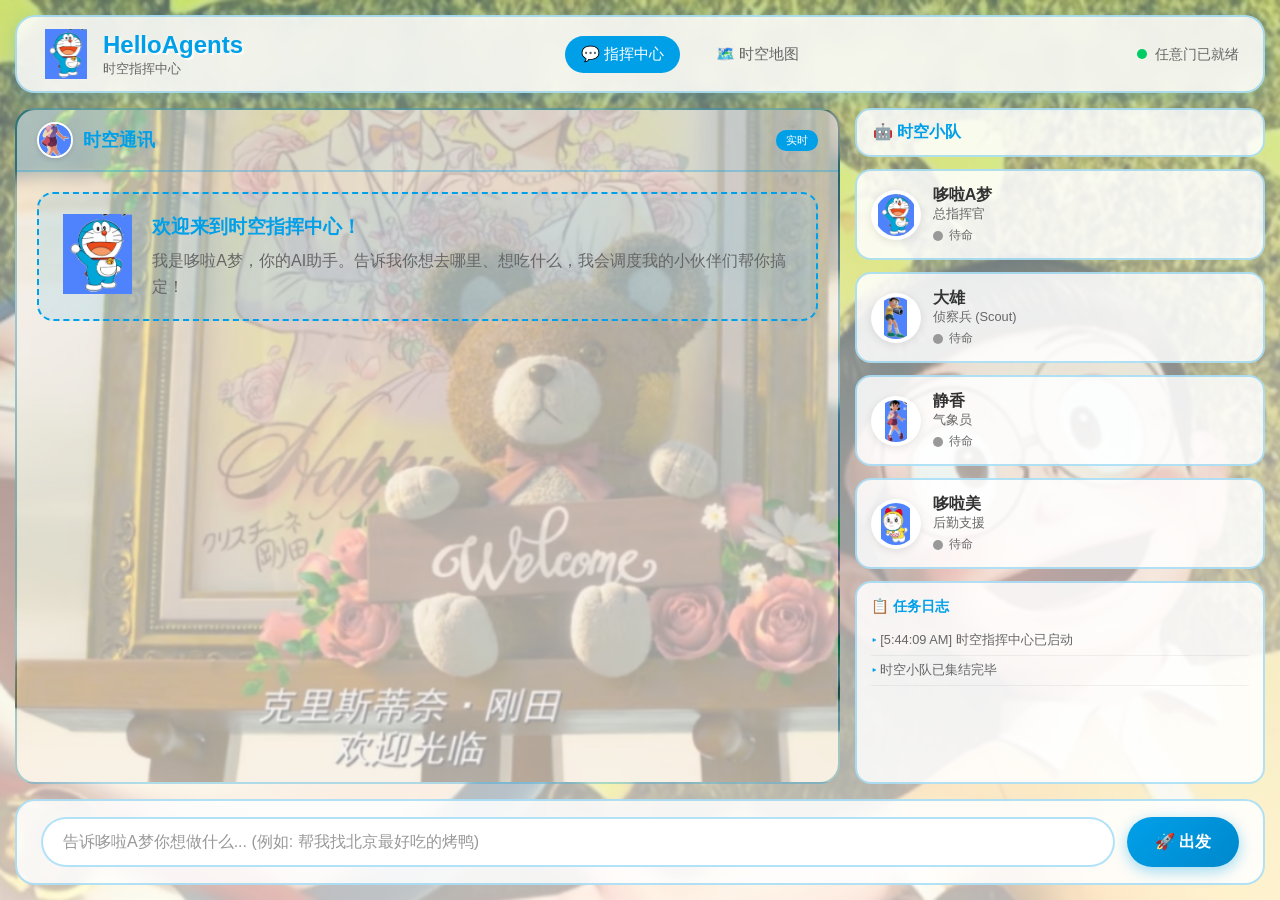
==== src/phase7/index.html @ 3aeeefc2 "feat(phase7): Complete frontend visualization with Doraemon theme, chat avatars, map integration, an" ====
<!DOCTYPE html>
<html lang="zh-CN">

<head>
    <meta charset="UTF-8">
    <meta name="viewport" content="width=device-width, initial-scale=1.0">
    <title>🚀 HelloAgents - 哆啦A梦时空指挥中心</title>
    <link rel="stylesheet" href="doraemon.css">
</head>

<body>
    <!-- 背景层 -->
    <div class="bg-layer">
        <div class="bg-image"></div>
        <div class="bg-overlay"></div>
    </div>

    <!-- 主容器 -->
    <div class="container">
        <!-- 顶部导航栏 -->
        <header class="top-bar">
            <div class="logo">
                <img src="assets/doraemon.png" alt="Doraemon" class="logo-icon">
                <div class="logo-text">
                    <h1>HelloAgents</h1>
                    <span class="subtitle">时空指挥中心</span>
                </div>
            </div>
            <nav class="nav-links">
                <a href="index.html" class="active">💬 指挥中心</a>
                <a href="map.html">🗺️ 时空地图</a>
            </nav>
            <div class="status-indicator">
                <span class="status-dot online"></span>
                <span>任意门已就绪</span>
            </div>
        </header>

        <!-- 主内容区 -->
        <main class="main-content">
            <!-- 左侧: 对话区 -->
            <section class="chat-section">
                <div class="chat-header">
                    <div class="chat-header-left">
                        <img src="assets/shizuka.png" alt="Shizuka" class="chat-header-avatar">
                        <h2>时空通讯</h2>
                    </div>
                    <span class="badge">实时</span>
                </div>
                <div class="chat-messages" id="chatMessages">
                    <!-- 欢迎消息 -->
                    <div class="welcome-box">
                        <img src="assets/doraemon.png" alt="Doraemon" class="welcome-avatar">
                        <div class="welcome-content">
                            <h3>欢迎来到时空指挥中心！</h3>
                            <p>我是哆啦A梦，你的AI助手。告诉我你想去哪里、想吃什么，我会调度我的小伙伴们帮你搞定！</p>
                        </div>
                    </div>
                </div>
            </section>

            <!-- 右侧: Agent 面板 -->
            <aside class="agent-panel">
                <div class="panel-header">
                    <h2>🤖 时空小队</h2>
                </div>

                <!-- 哆啦A梦 - 总指挥 -->
                <div class="agent-card" id="agent-concierge" data-agent="concierge">
                    <img src="assets/doraemon.png" alt="Doraemon" class="agent-avatar">
                    <div class="agent-info">
                        <h3>哆啦A梦</h3>
                        <p class="agent-role">总指挥官</p>
                        <div class="agent-status">
                            <span class="status-dot idle"></span>
                            <span class="status-text">待命</span>
                        </div>
                    </div>
                </div>

                <!-- 大雄 - 侦察兵 (Scout) -->
                <div class="agent-card" id="agent-scout" data-agent="scout">
                    <img src="assets/nobita.png" alt="Nobita" class="agent-avatar">
                    <div class="agent-info">
                        <h3>大雄</h3>
                        <p class="agent-role">侦察兵 (Scout)</p>
                        <div class="agent-status">
                            <span class="status-dot idle"></span>
                            <span class="status-text">待命</span>
                        </div>
                    </div>
                </div>

                <!-- 静香 - 气象员 -->
                <div class="agent-card" id="agent-meteorologist" data-agent="meteorologist">
                    <img src="assets/shizuka.png" alt="Shizuka" class="agent-avatar">
                    <div class="agent-info">
                        <h3>静香</h3>
                        <p class="agent-role">气象员</p>
                        <div class="agent-status">
                            <span class="status-dot idle"></span>
                            <span class="status-text">待命</span>
                        </div>
                    </div>
                </div>

                <!-- 哆啦美 - 后勤 -->
                <div class="agent-card" id="agent-support" data-agent="support">
                    <img src="assets/dorami.png" alt="Dorami" class="agent-avatar">
                    <div class="agent-info">
                        <h3>哆啦美</h3>
                        <p class="agent-role">后勤支援</p>
                        <div class="agent-status">
                            <span class="status-dot idle"></span>
                            <span class="status-text">待命</span>
                        </div>
                    </div>
                </div>

                <!-- 任务日志 -->
                <div class="task-log">
                    <h3>📋 任务日志</h3>
                    <ul id="taskLog">
                        <li class="log-item">时空小队已集结完毕</li>
                    </ul>
                </div>
            </aside>
        </main>

        <!-- 底部输入区 -->
        <footer class="input-section">
            <div class="input-wrapper">
                <input type="text" id="userInput" placeholder="告诉哆啦A梦你想做什么... (例如: 帮我找北京最好吃的烤鸭)" autocomplete="off">
                <button id="sendBtn" class="send-btn">
                    <span class="btn-text">🚀 出发</span>
                    <span class="btn-loading">
                        <div class="spinner"></div>
                    </span>
                </button>
            </div>
        </footer>
    </div>

    <script src="app.js"></script>
</body>

</html>
---- src/phase7/doraemon.css ----
/* ========================================
   哆啦A梦主题 - 时空指挥中心
   Theme: Doraemon Time-Space Command Center
   ======================================== */

/* ===== CSS 变量 ===== */
:root {
    /* 哆啦A梦配色 */
    --doraemon-blue: #00a0e9;
    --doraemon-blue-dark: #0088cc;
    --sky-blue: #87ceeb;
    --cloud-white: #ffffff;
    --nobita-yellow: #ffd700;
    --shizuka-pink: #ffb6c1;
    --grass-green: #90ee90;

    /* 主题色 */
    --bg-primary: #e8f4fc;
    --bg-gradient: linear-gradient(180deg, #87ceeb 0%, #e8f4fc 50%, #ffffff 100%);
    --card-bg: rgba(255, 255, 255, 0.85);
    --card-border: rgba(0, 160, 233, 0.3);
    --text-primary: #333333;
    --text-secondary: #666666;

    /* 字体 */
    --font-main: 'Comic Sans MS', 'PingFang SC', 'Microsoft YaHei', sans-serif;
}

/* ===== 全局重置 ===== */
* {
    margin: 0;
    padding: 0;
    box-sizing: border-box;
}

html,
body {
    height: 100%;
    font-family: var(--font-main);
    color: var(--text-primary);
    overflow: hidden;
}

/* ===== 背景层 ===== */
.bg-layer {
    position: fixed;
    top: 0;
    left: 0;
    width: 100%;
    height: 100%;
    z-index: -1;
}

.bg-image {
    position: absolute;
    width: 100%;
    height: 100%;
    background: url('assets/bg_doraemon_1.jpg') center center / cover no-repeat;
}

.bg-overlay {
    position: absolute;
    width: 100%;
    height: 100%;
    /* 蓝天渐变叠加 */
    background: linear-gradient(180deg,
            rgba(135, 206, 235, 0.4) 0%,
            rgba(232, 244, 252, 0.6) 50%,
            rgba(255, 255, 255, 0.7) 100%);
}

/* ===== 主容器 ===== */
.container {
    display: flex;
    flex-direction: column;
    height: 100vh;
    padding: 15px;
    gap: 15px;
}

/* ===== 卡片样式 ===== */
.card {
    background: var(--card-bg);
    backdrop-filter: blur(10px);
    border: 2px solid var(--card-border);
    border-radius: 20px;
    box-shadow: 0 8px 32px rgba(0, 160, 233, 0.15);
}

/* ===== 顶部导航栏 ===== */
.top-bar {
    display: flex;
    justify-content: space-between;
    align-items: center;
    padding: 12px 24px;
    background: var(--card-bg);
    backdrop-filter: blur(10px);
    border: 2px solid var(--card-border);
    border-radius: 20px;
    box-shadow: 0 4px 20px rgba(0, 160, 233, 0.2);
}

.logo {
    display: flex;
    align-items: center;
    gap: 12px;
}

.logo-icon {
    width: 50px;
    height: 50px;
    object-fit: contain;
    animation: bounce 2s ease-in-out infinite;
}

@keyframes bounce {

    0%,
    100% {
        transform: translateY(0);
    }

    50% {
        transform: translateY(-5px);
    }
}

.logo-text h1 {
    font-size: 1.5rem;
    font-weight: bold;
    color: var(--doraemon-blue);
    text-shadow: 2px 2px 0 rgba(255, 255, 255, 0.8);
}

.logo-text .subtitle {
    font-size: 0.8rem;
    color: var(--text-secondary);
}

.nav-links {
    display: flex;
    gap: 20px;
}

.nav-links a {
    color: var(--text-secondary);
    text-decoration: none;
    font-size: 0.95rem;
    padding: 8px 16px;
    border-radius: 20px;
    transition: all 0.3s;
}

.nav-links a:hover,
.nav-links a.active {
    background: var(--doraemon-blue);
    color: white;
}

.status-indicator {
    display: flex;
    align-items: center;
    gap: 8px;
    font-size: 0.9rem;
    color: var(--text-secondary);
}

.status-dot {
    width: 10px;
    height: 10px;
    border-radius: 50%;
}

.status-dot.online {
    background: #00cc66;
    animation: pulse 2s infinite;
}

.status-dot.idle {
    background: #999;
}

.status-dot.working {
    background: var(--nobita-yellow);
    animation: pulse 1s infinite;
}

@keyframes pulse {

    0%,
    100% {
        box-shadow: 0 0 0 0 rgba(0, 204, 102, 0.4);
    }

    50% {
        box-shadow: 0 0 0 8px rgba(0, 204, 102, 0);
    }
}

/* ===== 主内容区 ===== */
.main-content {
    display: flex;
    gap: 15px;
    flex: 1;
    min-height: 0;
}

/* ===== 对话区 ===== */
.chat-section {
    flex: 2;
    display: flex;
    flex-direction: column;
    /* 使用 bg_doraemon_4 作为聊天背景 */
    background: url('assets/bg_doraemon_4.png') center center / cover no-repeat;
    /* 增加白色半透明遮罩确保文字清晰 */
    box-shadow: inset 0 0 0 2000px rgba(255, 255, 255, 0.6);
    backdrop-filter: blur(5px);
    border: 2px solid var(--card-border);
    border-radius: 20px;
    overflow: hidden;
}

.chat-header {
    display: flex;
    align-items: center;
    justify-content: space-between;
    padding: 12px 20px;
    border-bottom: 2px solid var(--card-border);
    background: rgba(0, 160, 233, 0.05);
}

.chat-header-left {
    display: flex;
    align-items: center;
    gap: 10px;
}

.chat-header-avatar {
    width: 36px;
    height: 36px;
    border-radius: 50%;
    border: 2px solid white;
    box-shadow: 0 2px 5px rgba(0, 0, 0, 0.1);
    object-fit: cover;
}

.chat-header h2 {
    font-size: 1.1rem;
    color: var(--doraemon-blue);
    margin: 0;
}

.badge {
    background: var(--doraemon-blue);
    color: white;
    font-size: 0.7rem;
    padding: 3px 10px;
    border-radius: 10px;
}

.chat-messages {
    flex: 1;
    overflow-y: auto;
    padding: 20px;
    display: flex;
    flex-direction: column;
    gap: 16px;
}

/* 欢迎消息 */
.welcome-box {
    display: flex;
    gap: 16px;
    padding: 20px;
    background: linear-gradient(135deg, rgba(0, 160, 233, 0.1), rgba(135, 206, 235, 0.2));
    border-radius: 16px;
    border: 2px dashed var(--doraemon-blue);
}

.welcome-avatar {
    width: 80px;
    height: 80px;
    object-fit: contain;
    animation: wave 1s ease-in-out infinite alternate;
}

@keyframes wave {
    0% {
        transform: rotate(-5deg);
    }

    100% {
        transform: rotate(5deg);
    }
}

.welcome-content h3 {
    color: var(--doraemon-blue);
    margin-bottom: 8px;
}

.welcome-content p {
    color: var(--text-secondary);
    line-height: 1.6;
}

/* 消息行 (包含头像和气泡) */
.message-row {
    display: flex;
    align-items: flex-start;
    gap: 12px;
    max-width: 85%;
    animation: fade-in 0.3s ease-out;
}

.message-row.user {
    align-self: flex-end;
    flex-direction: row-reverse;
}

.message-row.agent {
    align-self: flex-start;
}

/* 消息头像 */
.message-avatar {
    width: 45px;
    height: 45px;
    border-radius: 50%;
    border: 2px solid white;
    background: white;
    box-shadow: 0 2px 6px rgba(0, 0, 0, 0.1);
    flex-shrink: 0;
}

/* 消息气泡 */
.message-bubble {
    padding: 14px 18px;
    border-radius: 18px;
    position: relative;
    line-height: 1.5;
    word-break: break-word;
}

.user .message-bubble {
    background: var(--doraemon-blue);
    color: white;
    border-bottom-right-radius: 4px;
    box-shadow: 0 4px 10px rgba(0, 160, 233, 0.2);
}

.agent .message-bubble {
    background: white;
    color: var(--text-primary);
    border: 2px solid var(--card-border);
    border-bottom-left-radius: 4px;
    box-shadow: 0 4px 10px rgba(0, 0, 0, 0.05);
}

.thinking .message-bubble {
    background: rgba(255, 215, 0, 0.1);
    border: 2px solid var(--nobita-yellow);
    font-style: italic;
    color: #666;
}

.tool-call .message-bubble {
    background: rgba(144, 238, 144, 0.1);
    border: 2px solid var(--grass-green);
    font-family: monospace;
    font-size: 0.9rem;
    color: #444;
}

@keyframes fade-in {
    from {
        opacity: 0;
        transform: translateY(10px);
    }

    to {
        opacity: 1;
        transform: translateY(0);
    }
}

/* ===== Agent 面板 ===== */
.agent-panel {
    flex: 1;
    display: flex;
    flex-direction: column;
    gap: 12px;
    min-width: 280px;
}

.panel-header {
    padding: 12px 16px;
    background: var(--card-bg);
    border: 2px solid var(--card-border);
    border-radius: 16px;
}

.panel-header h2 {
    font-size: 1rem;
    color: var(--doraemon-blue);
}

/* Agent 卡片 */
.agent-card {
    display: flex;
    align-items: center;
    gap: 12px;
    padding: 14px;
    background: var(--card-bg);
    border: 2px solid var(--card-border);
    border-radius: 16px;
    transition: all 0.3s ease;
    cursor: pointer;
}

.agent-card:hover {
    transform: translateX(5px);
    border-color: var(--doraemon-blue);
    box-shadow: 0 4px 15px rgba(0, 160, 233, 0.3);
}

.agent-card.active {
    border-color: var(--grass-green);
    box-shadow: 0 0 20px rgba(144, 238, 144, 0.4);
}

.agent-avatar {
    width: 50px;
    height: 50px;
    object-fit: contain;
    border-radius: 50%;
    background: white;
    padding: 4px;
    box-shadow: 0 2px 8px rgba(0, 0, 0, 0.1);
}

.agent-info {
    flex: 1;
}

.agent-info h3 {
    font-size: 1rem;
    font-weight: 600;
    color: var(--text-primary);
}

.agent-role {
    font-size: 0.8rem;
    color: var(--text-secondary);
}

.agent-status {
    display: flex;
    align-items: center;
    gap: 6px;
    margin-top: 4px;
}

.status-text {
    font-size: 0.75rem;
    color: var(--text-secondary);
}

/* 任务日志 */
.task-log {
    flex: 1;
    padding: 14px;
    background: var(--card-bg);
    border: 2px solid var(--card-border);
    border-radius: 16px;
    overflow: hidden;
    display: flex;
    flex-direction: column;
}

.task-log h3 {
    font-size: 0.9rem;
    margin-bottom: 10px;
    color: var(--doraemon-blue);
}

.task-log ul {
    list-style: none;
    overflow-y: auto;
    flex: 1;
}

.log-item {
    font-size: 0.8rem;
    padding: 6px 0;
    border-bottom: 1px solid rgba(0, 0, 0, 0.05);
    color: var(--text-secondary);
    animation: fade-in 0.3s ease-out;
}

.log-item::before {
    content: '▸ ';
    color: var(--doraemon-blue);
}

/* ===== 输入区 ===== */
.input-section {
    padding: 16px 24px;
    background: var(--card-bg);
    backdrop-filter: blur(10px);
    border: 2px solid var(--card-border);
    border-radius: 20px;
}

.input-wrapper {
    display: flex;
    gap: 12px;
}

#userInput {
    flex: 1;
    padding: 14px 20px;
    border: 2px solid var(--card-border);
    border-radius: 25px;
    background: white;
    color: var(--text-primary);
    font-size: 1rem;
    outline: none;
    transition: all 0.3s ease;
}

#userInput:focus {
    border-color: var(--doraemon-blue);
    box-shadow: 0 0 0 3px rgba(0, 160, 233, 0.2);
}

#userInput::placeholder {
    color: #999;
}

.send-btn {
    padding: 14px 28px;
    border: none;
    border-radius: 25px;
    background: linear-gradient(135deg, var(--doraemon-blue), var(--doraemon-blue-dark));
    color: white;
    font-size: 1rem;
    font-weight: 600;
    cursor: pointer;
    transition: all 0.3s ease;
    box-shadow: 0 4px 15px rgba(0, 160, 233, 0.4);
}

.send-btn:hover {
    transform: scale(1.05);
    box-shadow: 0 6px 20px rgba(0, 160, 233, 0.5);
}

.send-btn:disabled {
    opacity: 0.6;
    cursor: not-allowed;
    transform: none;
}

.send-btn .btn-loading {
    display: none;
}

.send-btn.loading .btn-text {
    display: none;
}

.send-btn.loading .btn-loading {
    display: flex;
    align-items: center;
    justify-content: center;
}

.spinner {
    width: 20px;
    height: 20px;
    border: 2px solid rgba(255, 255, 255, 0.3);
    border-top-color: #fff;
    border-radius: 50%;
    animation: spin 1s linear infinite;
}

@keyframes spin {
    100% {
        transform: rotate(360deg);
    }
}

/* ===== 滚动条美化 ===== */
::-webkit-scrollbar {
    width: 6px;
}

::-webkit-scrollbar-track {
    background: transparent;
}

::-webkit-scrollbar-thumb {
    background: rgba(0, 160, 233, 0.3);
    border-radius: 3px;
}

::-webkit-scrollbar-thumb:hover {
    background: rgba(0, 160, 233, 0.5);
}

/* ===== 响应式设计 ===== */
@media (max-width: 900px) {
    .main-content {
        flex-direction: column;
    }

    .agent-panel {
        flex-direction: row;
        flex-wrap: wrap;
        min-width: 100%;
    }

    .panel-header {
        width: 100%;
    }

    .agent-card {
        flex: 1;
        min-width: 200px;
    }

    .task-log {
        width: 100%;
        max-height: 150px;
    }
}

@media (max-width: 600px) {
    .container {
        padding: 10px;
    }

    .top-bar {
        padding: 10px 16px;
        flex-wrap: wrap;
        gap: 10px;
    }

    .nav-links {
        order: 3;
        width: 100%;
        justify-content: center;
    }

    .logo-text h1 {
        font-size: 1.2rem;
    }

    .input-wrapper {
        flex-direction: column;
    }

    .send-btn {
        width: 100%;
    }
}
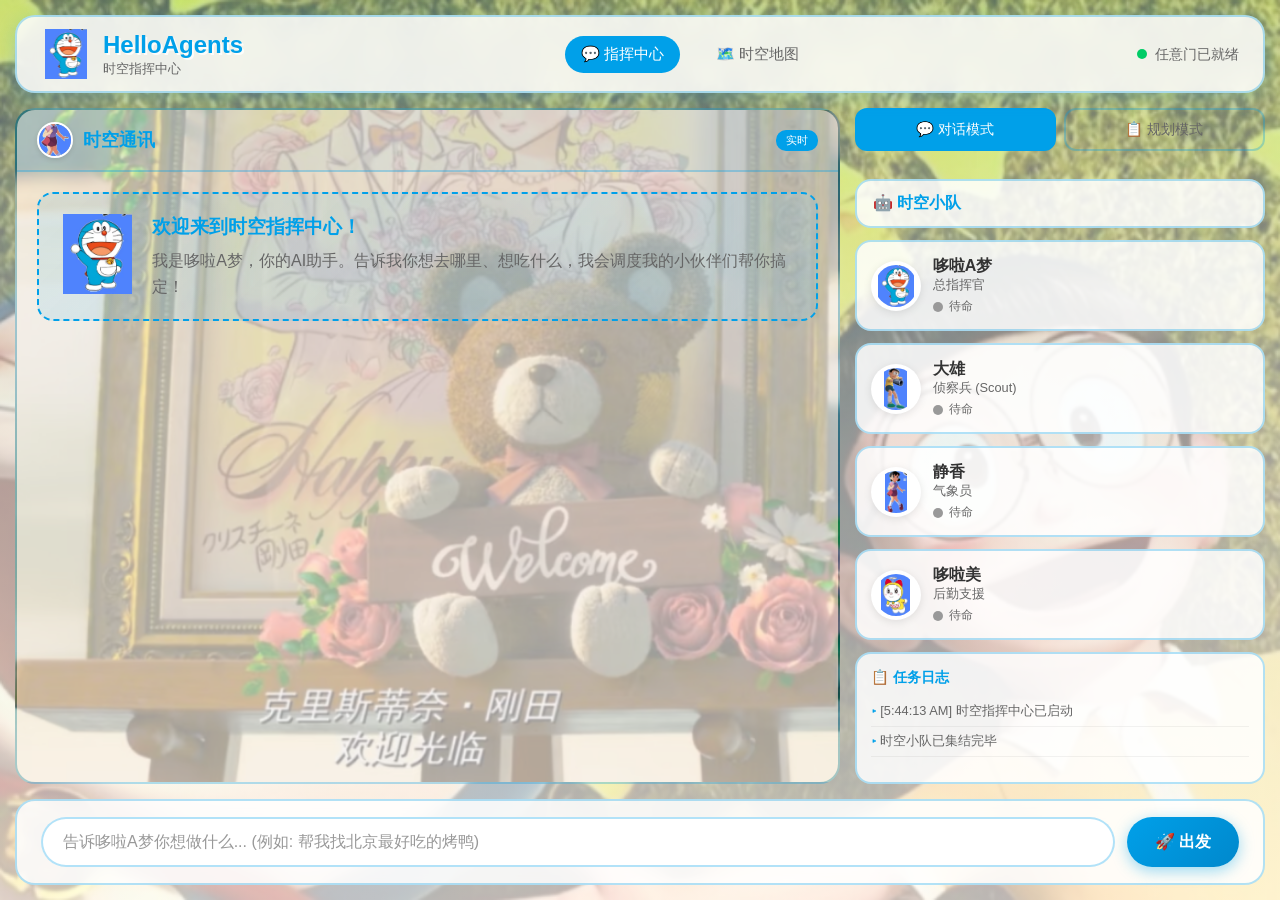
==== commit 008a5589: "feat(phase8): Add multi-day itinerary generator with Hotel Agent, planning form UI, and /api/itinera" ====
--- a/src/phase7/index.html
+++ b/src/phase7/index.html
@@ -59,9 +59,47 @@
                 </div>
             </section>
 
-            <!-- 右侧: Agent 面板 -->
+            <!-- 右侧: Agent 面板 + 规划表单 -->
             <aside class="agent-panel">
-                <div class="panel-header">
+                <!-- 模式切换 -->
+                <div class="mode-toggle">
+                    <button id="chatModeBtn" class="mode-btn active">💬 对话模式</button>
+                    <button id="planModeBtn" class="mode-btn">📋 规划模式</button>
+                </div>
+
+                <!-- 行程规划表单 (默认隐藏) -->
+                <div id="planForm" class="plan-form hidden">
+                    <h3>🗺️ 多日行程规划</h3>
+                    <div class="form-group">
+                        <label>目的地</label>
+                        <input type="text" id="destinationInput" placeholder="例如: 北京">
+                    </div>
+                    <div class="form-group">
+                        <label>天数</label>
+                        <select id="daysSelect">
+                            <option value="1">1天</option>
+                            <option value="2">2天</option>
+                            <option value="3" selected>3天</option>
+                            <option value="5">5天</option>
+                            <option value="7">7天</option>
+                        </select>
+                    </div>
+                    <div class="form-group">
+                        <label>偏好标签</label>
+                        <div class="tags-container">
+                            <label class="tag-item"><input type="checkbox" value="历史"> 🏛️ 历史</label>
+                            <label class="tag-item"><input type="checkbox" value="美食"> 🍜 美食</label>
+                            <label class="tag-item"><input type="checkbox" value="自然"> 🌿 自然</label>
+                            <label class="tag-item"><input type="checkbox" value="购物"> 🛍️ 购物</label>
+                        </div>
+                    </div>
+                    <button id="generateBtn" class="generate-btn">🚀 生成行程</button>
+
+                    <!-- 行程结果展示区 -->
+                    <div id="itineraryResult" class="itinerary-result hidden"></div>
+                </div>
+
+                <div class="panel-header" id="agentPanelHeader">
                     <h2>🤖 时空小队</h2>
                 </div>
 
--- a/src/phase7/doraemon.css
+++ b/src/phase7/doraemon.css
@@ -664,4 +664,208 @@
     .send-btn {
         width: 100%;
     }
+}
+
+/* ===== 模式切换 ===== */
+.mode-toggle {
+    display: flex;
+    gap: 8px;
+    margin-bottom: 16px;
+}
+
+.mode-btn {
+    flex: 1;
+    padding: 10px 16px;
+    border: 2px solid var(--card-border);
+    border-radius: 12px;
+    background: transparent;
+    color: var(--text-secondary);
+    font-size: 0.9rem;
+    cursor: pointer;
+    transition: all 0.3s ease;
+}
+
+.mode-btn:hover {
+    border-color: var(--doraemon-blue);
+    color: var(--doraemon-blue);
+}
+
+.mode-btn.active {
+    background: var(--doraemon-blue);
+    border-color: var(--doraemon-blue);
+    color: white;
+}
+
+/* ===== 规划表单 ===== */
+.plan-form {
+    padding: 16px;
+    background: rgba(255, 255, 255, 0.9);
+    border-radius: 16px;
+    border: 2px solid var(--card-border);
+    margin-bottom: 16px;
+}
+
+.plan-form.hidden {
+    display: none;
+}
+
+.plan-form h3 {
+    margin-bottom: 16px;
+    color: var(--doraemon-blue);
+    font-size: 1.1rem;
+}
+
+.form-group {
+    margin-bottom: 14px;
+}
+
+.form-group label {
+    display: block;
+    margin-bottom: 6px;
+    color: var(--text-secondary);
+    font-size: 0.9rem;
+}
+
+.form-group input,
+.form-group select {
+    width: 100%;
+    padding: 10px 14px;
+    border: 2px solid var(--card-border);
+    border-radius: 10px;
+    font-size: 0.95rem;
+    transition: border-color 0.3s ease;
+}
+
+.form-group input:focus,
+.form-group select:focus {
+    outline: none;
+    border-color: var(--doraemon-blue);
+}
+
+.tags-container {
+    display: flex;
+    flex-wrap: wrap;
+    gap: 8px;
+}
+
+.tag-item {
+    display: flex;
+    align-items: center;
+    gap: 4px;
+    padding: 6px 12px;
+    background: var(--bg-primary);
+    border-radius: 20px;
+    font-size: 0.85rem;
+    cursor: pointer;
+    transition: all 0.3s ease;
+}
+
+.tag-item:hover {
+    background: rgba(0, 160, 233, 0.15);
+}
+
+.tag-item input {
+    width: auto;
+}
+
+.generate-btn {
+    width: 100%;
+    padding: 14px;
+    background: linear-gradient(135deg, var(--doraemon-blue) 0%, var(--doraemon-blue-dark) 100%);
+    color: white;
+    border: none;
+    border-radius: 25px;
+    font-size: 1rem;
+    font-weight: bold;
+    cursor: pointer;
+    transition: all 0.3s ease;
+    box-shadow: 0 4px 15px rgba(0, 160, 233, 0.3);
+}
+
+.generate-btn:hover {
+    transform: translateY(-2px);
+    box-shadow: 0 6px 20px rgba(0, 160, 233, 0.4);
+}
+
+.generate-btn:disabled {
+    background: #ccc;
+    cursor: not-allowed;
+    transform: none;
+    box-shadow: none;
+}
+
+/* ===== 行程结果展示 ===== */
+.itinerary-result {
+    margin-top: 16px;
+    max-height: 400px;
+    overflow-y: auto;
+}
+
+.itinerary-result.hidden {
+    display: none;
+}
+
+.itinerary-summary {
+    padding: 12px;
+    background: rgba(0, 160, 233, 0.1);
+    border-radius: 12px;
+    margin-bottom: 12px;
+    font-size: 0.9rem;
+    color: var(--text-secondary);
+}
+
+.day-card {
+    padding: 14px;
+    background: white;
+    border-radius: 12px;
+    border: 1px solid var(--card-border);
+    margin-bottom: 12px;
+}
+
+.day-card h4 {
+    color: var(--doraemon-blue);
+    margin-bottom: 8px;
+    font-size: 1rem;
+}
+
+.day-card .weather-tip {
+    font-size: 0.85rem;
+    color: var(--text-secondary);
+    margin-bottom: 10px;
+}
+
+.day-card .activity-section {
+    margin-bottom: 8px;
+}
+
+.day-card .activity-section strong {
+    color: var(--nobita-yellow);
+    font-size: 0.85rem;
+}
+
+.day-card .activity-list {
+    font-size: 0.9rem;
+    color: var(--text-primary);
+}
+
+.tips-section {
+    padding: 12px;
+    background: rgba(255, 215, 0, 0.15);
+    border-radius: 12px;
+    margin-top: 12px;
+}
+
+.tips-section h4 {
+    color: var(--nobita-yellow);
+    margin-bottom: 8px;
+    font-size: 0.95rem;
+}
+
+.tips-section ul {
+    list-style: none;
+    font-size: 0.85rem;
+}
+
+.tips-section li {
+    margin-bottom: 4px;
 }
